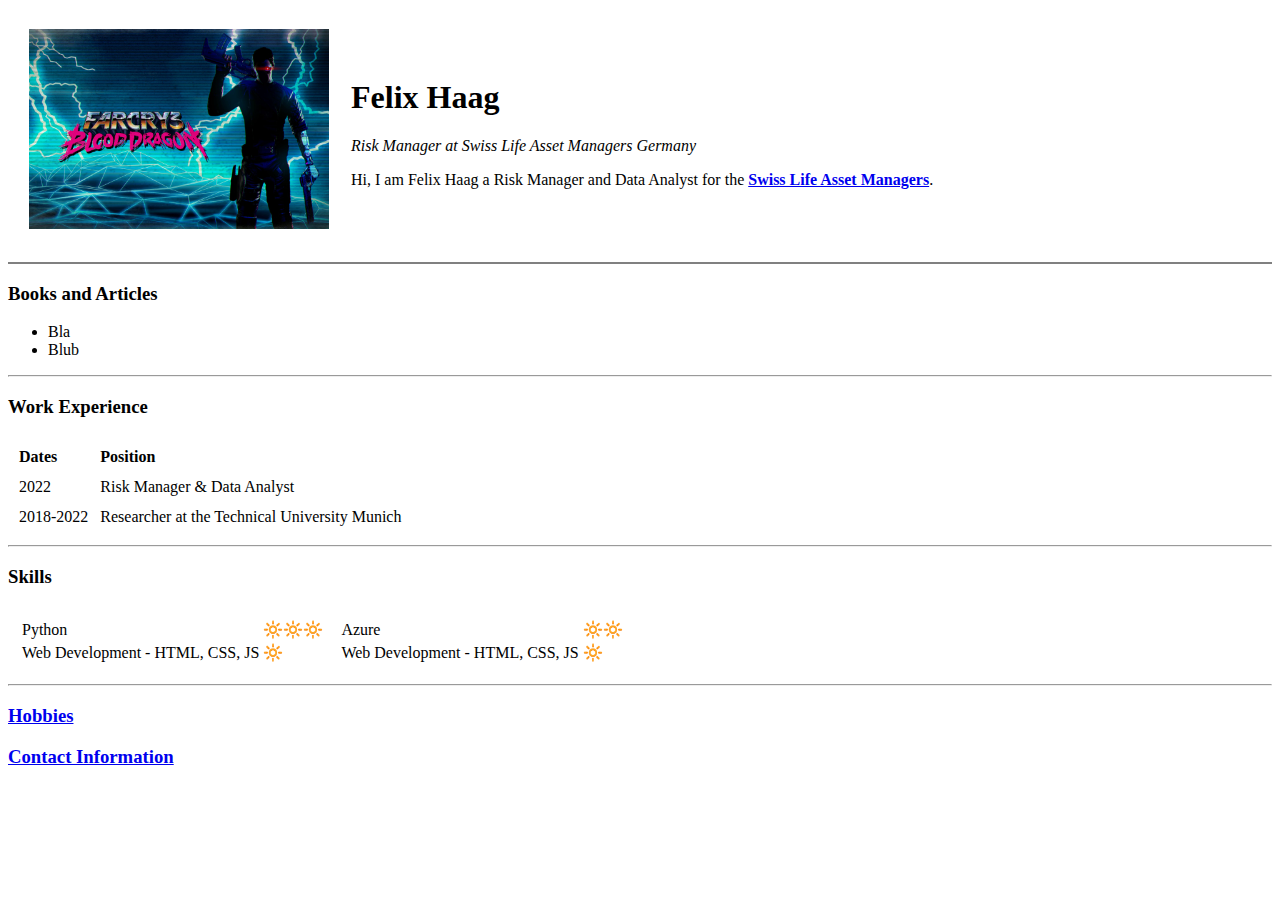
==== index.html @ b5a8c86c "First version of CV html files" ====
<!DOCTYPE html>
<html lang="en">
    <head>
        <meta charset="UTF-8">
        <title>My Website</title>
    </head>
    <body>
        <table cellspacing="20">
            <tbody>
                <tr>
                    <td><img src="images\far_cry_3__blood_dragon.jpg", alt="Felix profile picture", width="300", height="200"></td>
                    <td>
                        <h1>Felix Haag</h1>
                        <p>
                            <em>Risk Manager at Swiss Life Asset Managers Germany</em>
                        </p>
                        <p>
                            Hi, I am Felix Haag a Risk Manager and Data Analyst for the <strong><a href="https://am-de-lifenet.swisslife.com/">Swiss Life Asset Managers</a></strong>.
                        </p>
                    </td>
                </tr>
            </tbody>
        </table>
        
        <hr size="2", noshade>
        <h3>Books and Articles</h3>
            <ul>
                <li>Bla</li>
                <li>Blub</li>
            </ul>
        <hr>

        <h3>Work Experience</h3>
        <table cellspacing="10">
            <thead align="left">
                <tr>
                    <th>Dates</th>
                    <th>Position</th>
                </tr>
            </thead>
            <tbody>
                <tr>
                    <td>2022</td>
                    <td>Risk Manager & Data Analyst</td>
                </tr>
                <tr>
                    <td>2018-2022</td>
                    <td>Researcher at the Technical University Munich</td>
                </tr>
            </tbody>
        </table>
        <hr>

        <h3>Skills</h3>
        <table cellspacing="10">
            <tbody>
                <tr>
                    <td>
                        <table>
                            <tr>
                                <td>Python</td>
                                <td>🔆🔆🔆</td>
                            </tr>
                            <tr>
                                <td>Web Development - HTML, CSS, JS</td>
                                <td>🔆</td>
                            </tr>
                        </table>
                    </td>
                    <td>
                        <table>
                            <tr>
                                <td>Azure</td>
                                <td>🔆🔆</td>
                            </tr>
                            <tr>
                                <td>Web Development - HTML, CSS, JS</td>
                                <td>🔆</td>
                            </tr>
                        </table>
                    </td>
                </tr>
            </tbody>

        </table>


        <hr>
        <h3><a href="hobbies.html">Hobbies</a></h3>
        <h3><a href="contact_info.html">Contact Information</a></h3>
    </body>
</html>
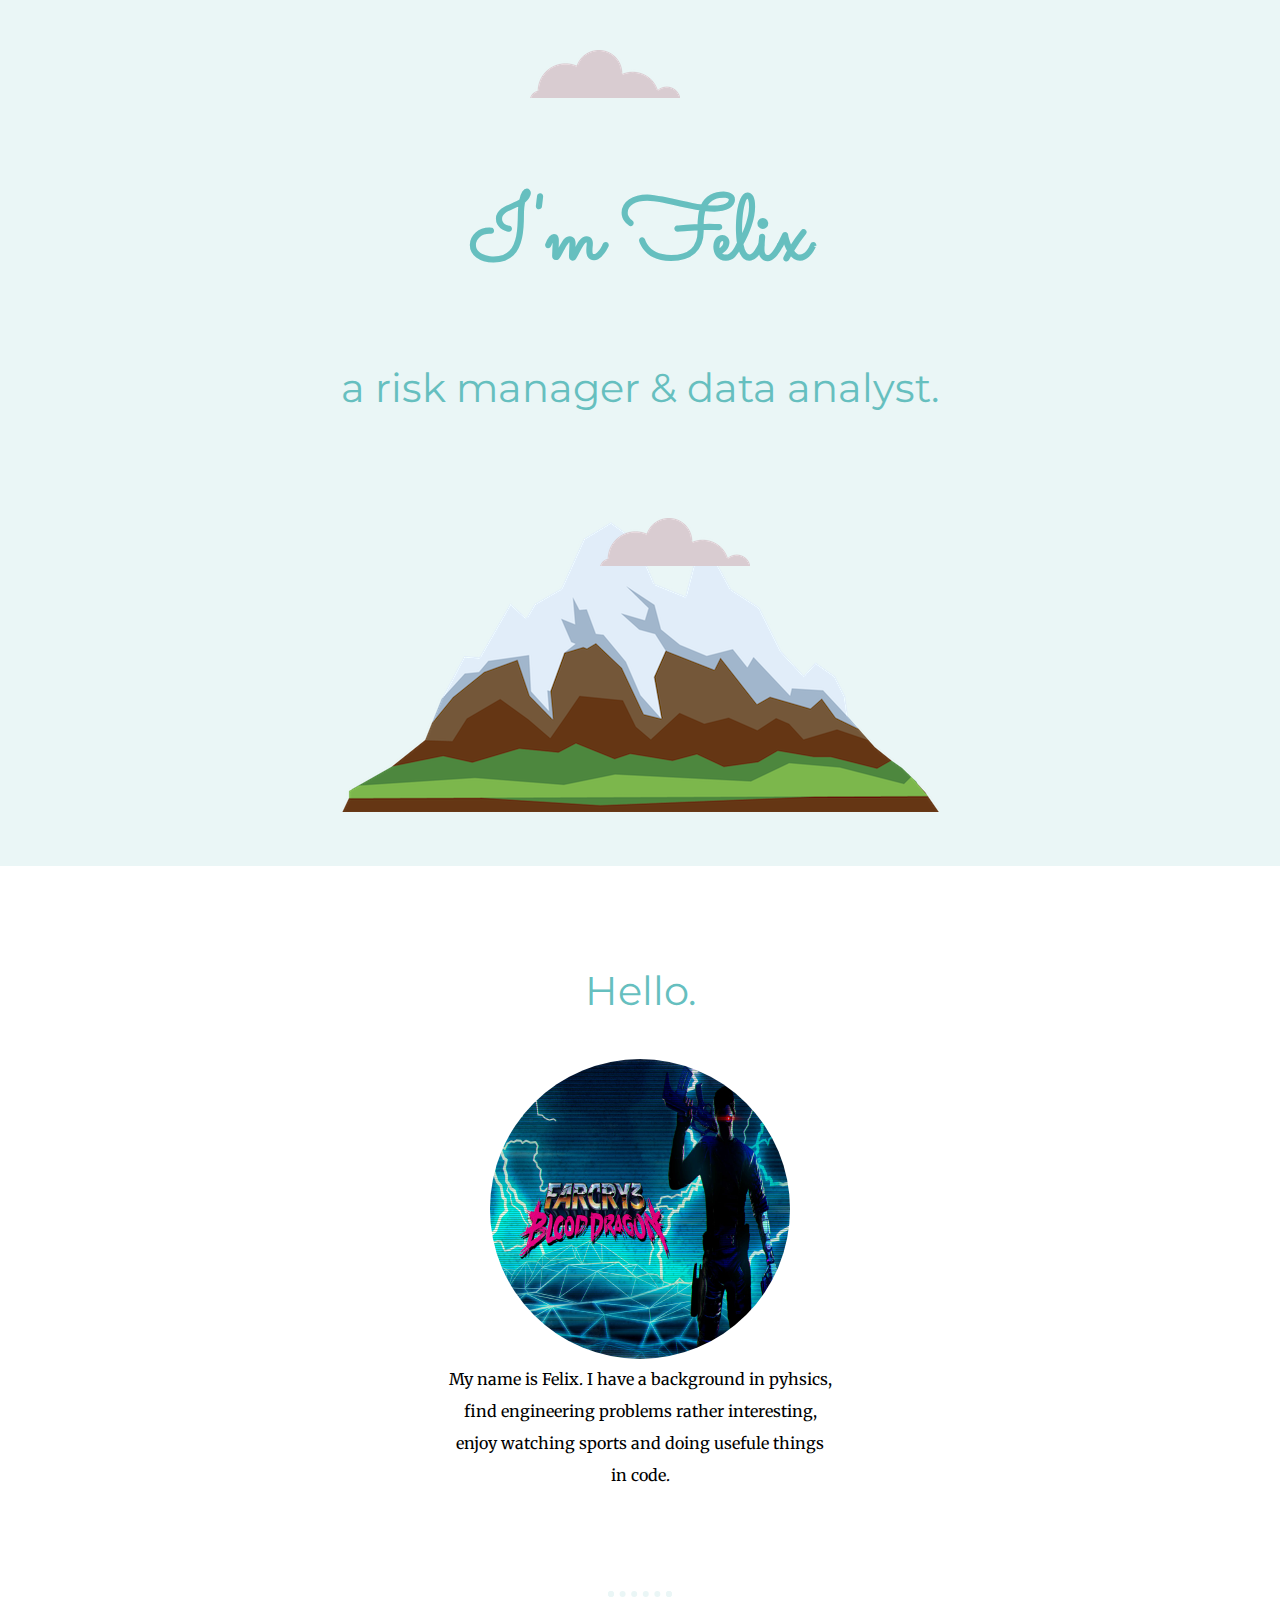
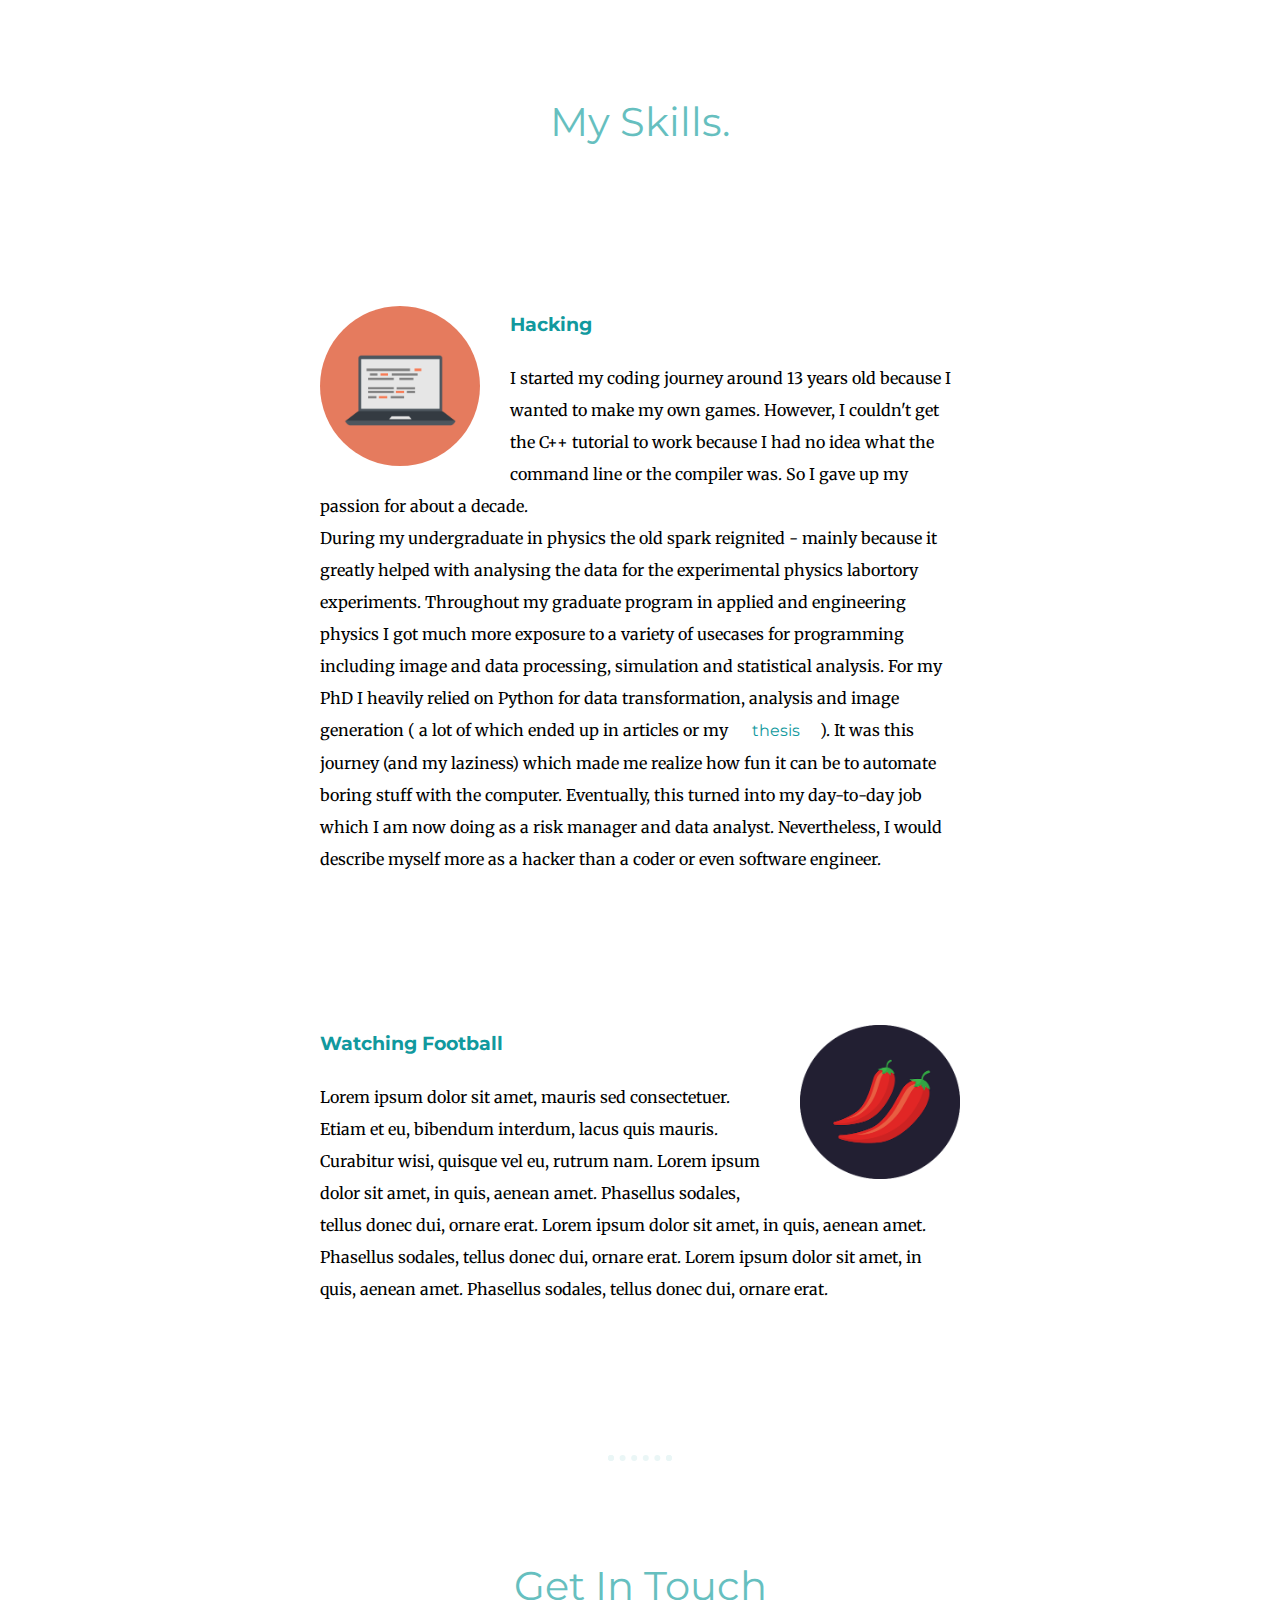
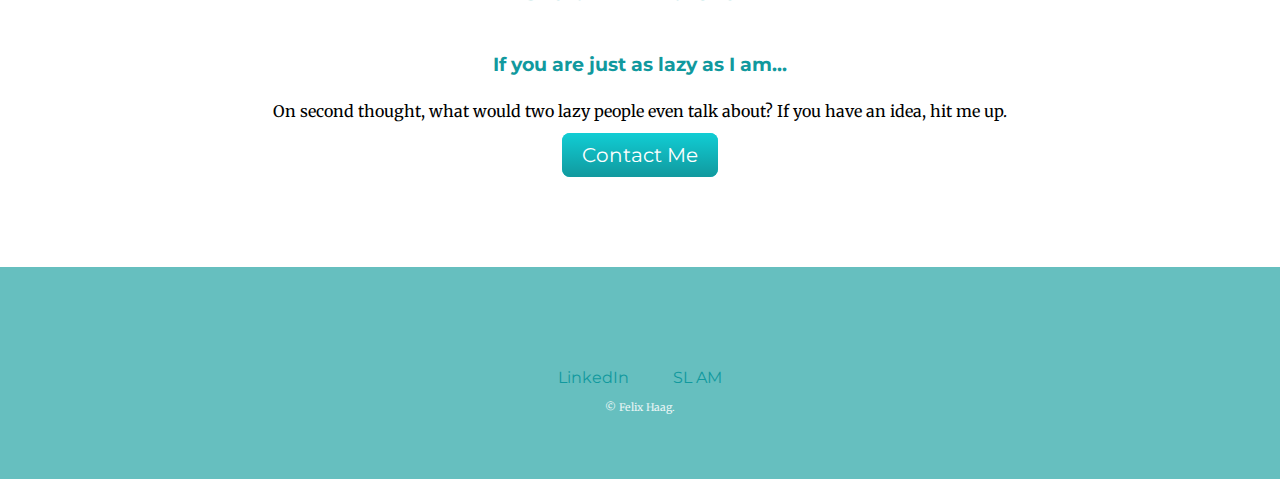
==== commit 08df111f: "commit new index.html" ====
--- a/index.html
+++ b/index.html
@@ -2,91 +2,80 @@
 <html lang="en">
     <head>
         <meta charset="UTF-8">
-        <title>My Website</title>
+        <link rel="stylesheet" href="./css/styles2.css">
+        <link rel="icon" href="./images/icon.jpg">
+        <title>Hi I am Felix</title>
+        <link rel="preconnect" href="https://fonts.googleapis.com"><link rel="preconnect" href="https://fonts.gstatic.com" crossorigin>
+        <link href="https://fonts.googleapis.com/css2?family=Merriweather&family=Montserrat&family=Sacramento&display=swap" rel="stylesheet">
     </head>
     <body>
-        <table cellspacing="20">
-            <tbody>
-                <tr>
-                    <td><img src="images\far_cry_3__blood_dragon.jpg", alt="Felix profile picture", width="300", height="200"></td>
-                    <td>
-                        <h1>Felix Haag</h1>
-                        <p>
-                            <em>Risk Manager at Swiss Life Asset Managers Germany</em>
-                        </p>
-                        <p>
-                            Hi, I am Felix Haag a Risk Manager and Data Analyst for the <strong><a href="https://am-de-lifenet.swisslife.com/">Swiss Life Asset Managers</a></strong>.
-                        </p>
-                    </td>
-                </tr>
-            </tbody>
-        </table>
+        <div class="top-container">
+            <img class="top-cloud" src="./images/cloud.png" alt="cloud-image">
+            <h1>I'm Felix</h1>
+            <h2>a risk manager & data analyst.</h2>
+            <img class="bottom-cloud" src="./images/cloud.png" alt="cloud-image">
+            <img dispaly="block" src="./images/mountain.png" alt="mountain-image">
+        </div>
         
-        <hr size="2", noshade>
-        <h3>Books and Articles</h3>
-            <ul>
-                <li>Bla</li>
-                <li>Blub</li>
-            </ul>
+        <div class="middle-container">
+            <div class="profile">
+                <h2>Hello.</h2>
+                <img class="profile-pic" src="./images/profile_pic.jpg" alt="profile-picture">
+                <p class="intro">My name is Felix. I have a background in pyhsics, find engineering problems rather interesting, enjoy watching sports and doing usefule things in code.</p>
+            </div>
+            <hr>
+            <div class="skills">
+                <h2>My Skills.</h2>
+                <div class="skill-row">
+                    <img class="comp-image" src="./images/computer.png" alt="computer-image">
+                    <h3>Hacking</h3>
+                    <p class="code-skill-desc">
+                        I started my coding journey around 13 years old because I wanted to make my own games.
+                        However, I couldn't get the C++ tutorial to work because I had no idea what the command line 
+                        or the compiler was. So I gave up my passion for about a decade.<br>
+                        During my undergraduate in physics the old spark reignited - mainly because it greatly helped
+                        with analysing the data for the experimental physics labortory experiments.
+                        Throughout my graduate program in applied and engineering physics I got much more exposure to 
+                        a variety of usecases for programming including image and data processing, simulation and 
+                        statistical analysis.
+                        For my PhD I heavily relied on Python for data transformation, analysis and image generation (
+                        a lot of which ended up in articles or my <a href="https://mediatum.ub.tum.de/1634413">thesis</a>).
+                        It was this journey (and my laziness) which made me realize how fun it can be to automate boring 
+                        stuff with the computer.
+                        Eventually, this turned into my day-to-day job which I am now doing as a risk manager and 
+                        data analyst.
+                        Nevertheless, I would describe myself more as a hacker than a coder or even software engineer.
+                    </p>
+                </div>
+                <div class="skill-row">
+                    <img class="chillie-image" src="./images/chillies.png" alt="hot-image">
+                    <h3>Watching Football</h3>
+                    <p class="chillie-skill-desc">
+                        Lorem ipsum dolor sit amet, mauris sed consectetuer. Etiam et eu, bibendum interdum, lacus quis mauris. Curabitur wisi, quisque vel eu, rutrum nam.
+                        Lorem ipsum dolor sit amet, in quis, aenean amet. Phasellus sodales, tellus donec dui, ornare erat.
+                        Lorem ipsum dolor sit amet, in quis, aenean amet. Phasellus sodales, tellus donec dui, ornare erat.
+                        Lorem ipsum dolor sit amet, in quis, aenean amet. Phasellus sodales, tellus donec dui, ornare erat.
+                    </p>
+                </div>
+            </div>
         <hr>
-
-        <h3>Work Experience</h3>
-        <table cellspacing="10">
-            <thead align="left">
-                <tr>
-                    <th>Dates</th>
-                    <th>Position</th>
-                </tr>
-            </thead>
-            <tbody>
-                <tr>
-                    <td>2022</td>
-                    <td>Risk Manager & Data Analyst</td>
-                </tr>
-                <tr>
-                    <td>2018-2022</td>
-                    <td>Researcher at the Technical University Munich</td>
-                </tr>
-            </tbody>
-        </table>
-        <hr>
-
-        <h3>Skills</h3>
-        <table cellspacing="10">
-            <tbody>
-                <tr>
-                    <td>
-                        <table>
-                            <tr>
-                                <td>Python</td>
-                                <td>🔆🔆🔆</td>
-                            </tr>
-                            <tr>
-                                <td>Web Development - HTML, CSS, JS</td>
-                                <td>🔆</td>
-                            </tr>
-                        </table>
-                    </td>
-                    <td>
-                        <table>
-                            <tr>
-                                <td>Azure</td>
-                                <td>🔆🔆</td>
-                            </tr>
-                            <tr>
-                                <td>Web Development - HTML, CSS, JS</td>
-                                <td>🔆</td>
-                            </tr>
-                        </table>
-                    </td>
-                </tr>
-            </tbody>
-
-        </table>
-
-
-        <hr>
-        <h3><a href="hobbies.html">Hobbies</a></h3>
-        <h3><a href="contact_info.html">Contact Information</a></h3>
+            <div class="contact-me">
+                <h2>Get In Touch</h2>
+                <h3>If you are just as lazy as I am...</h3>
+                <p>
+                    On second thought, what would two lazy people even talk about?
+                    If you have an idea, hit me up.
+                </p>
+                <a class="btn" href="mailto:name@email.com">Contact Me</a>
+            </div>
+        </div>
+  
+  
+        <div class="bottom-container">
+            <a class="footer-link" href="https://www.linkedin.com/">LinkedIn</a>
+            <a href="https://am-de-lifenet.swisslife.com/de/home.html">SL AM</a>
+            <p class="copyright">© Felix Haag.</p>
+        </div>
+  
     </body>
-</html>
+</html>--- a/css/styles2.css
+++ b/css/styles2.css
@@ -0,0 +1,162 @@
+/* Tag selectors */
+body {
+    margin : 0px;
+    font-family : 'Merriweather', serif;
+    text-align: center;
+}
+
+h1 {
+    margin: 50px auto 0px auto;
+    color : #66BFBF;
+    font-family : 'Sacramento', cursive;
+    font-size : 5.625rem;
+    line-height: 2;
+
+}
+
+h2 {
+    color : #66BFBF;
+    font-family : 'Montserrat', sans-serif;
+    font-size : 2.5rem;
+    font-weight : normal;
+    padding-bottom : 10px;
+}
+
+h3 {
+    color : #11999E;
+    font-family : 'Montserrat', sans-serif;
+
+}
+
+a {
+    color : #11999E;
+    font-family : 'Montserrat';
+    margin : 10px 20px;
+    text-decoration: none;
+}
+
+a:hover {
+    color : #EAF6F6
+}
+
+hr {
+    border : dotted #EAF6F6 6px;
+    border-bottom : none;
+    width : 4%;
+    margin : 100px auto;
+
+}
+
+p {
+    line-height: 2;
+}
+/* Class selectors. */
+div.top-container {
+    background-color: #EAF6F6;
+    padding-top : 100px;
+    padding-bottom : 50px;
+    position : relative;
+}
+
+div.middle-container {
+    margin : 100px 0;
+}
+
+div.bottom-container {
+    background-color : #66BFBF;
+    padding-top : 100px;
+    padding-bottom : 50px;
+
+}
+
+div.skills{
+    /* background-color: red; */
+}
+
+div.skill-row {
+    /* background-color: blue; */
+    line-height: 2;
+    margin : 150px auto 150px auto;
+    text-align : left;
+    width : 50%;
+}
+
+img.comp-image{
+    width : 25%;
+    float : left;
+    margin-right: 30px;
+    border-radius: 100%;
+}
+
+img.chillie-image {
+    width : 25%;
+    float : right;
+    margin-left : 30px;
+}
+
+
+img.top-cloud {
+    position: absolute;
+    right : 600px;
+    top : 50px;
+}
+
+img.bottom-cloud {
+    position : absolute;
+    left : 600px;
+    bottom : 300px;
+}
+
+img.profile-pic {
+    width : 300px;
+    height : 300px;
+    border-radius: 100%;
+}
+
+/*
+p.code-skill-desc {
+    clear : left;
+}
+
+p.chillie-skill-desc {
+    clear : right;
+}
+*/
+
+p.intro {
+    
+    margin : auto;
+    width : 30%;
+}
+
+a.btn {
+    background: #11cdd4;
+    background-image: -webkit-linear-gradient(top, #11cdd4, #11999e);
+    background-image: -moz-linear-gradient(top, #11cdd4, #11999e);
+    background-image: -ms-linear-gradient(top, #11cdd4, #11999e);
+    background-image: -o-linear-gradient(top, #11cdd4, #11999e);
+    background-image: linear-gradient(to bottom, #11cdd4, #11999e);
+    -webkit-border-radius: 8;
+    -moz-border-radius: 8;
+    border-radius: 8px;
+    font-family: 'Montserrat' sans-serif;
+    color: #ffffff;
+    font-size: 20px;
+    padding: 10px 20px 10px 20px;
+    text-decoration: none;
+  }
+  
+a.btn:hover {
+    background: #30e3cb;
+    background-image: -webkit-linear-gradient(top, #30e3cb, #2bc4ad);
+    background-image: -moz-linear-gradient(top, #30e3cb, #2bc4ad);
+    background-image: -ms-linear-gradient(top, #30e3cb, #2bc4ad);
+    background-image: -o-linear-gradient(top, #30e3cb, #2bc4ad);
+    background-image: linear-gradient(to bottom, #30e3cb, #2bc4ad);
+    text-decoration: none;
+  }
+
+p.copyright {
+    font-size : 0.66rem;
+    color : #EAF6F6
+}
